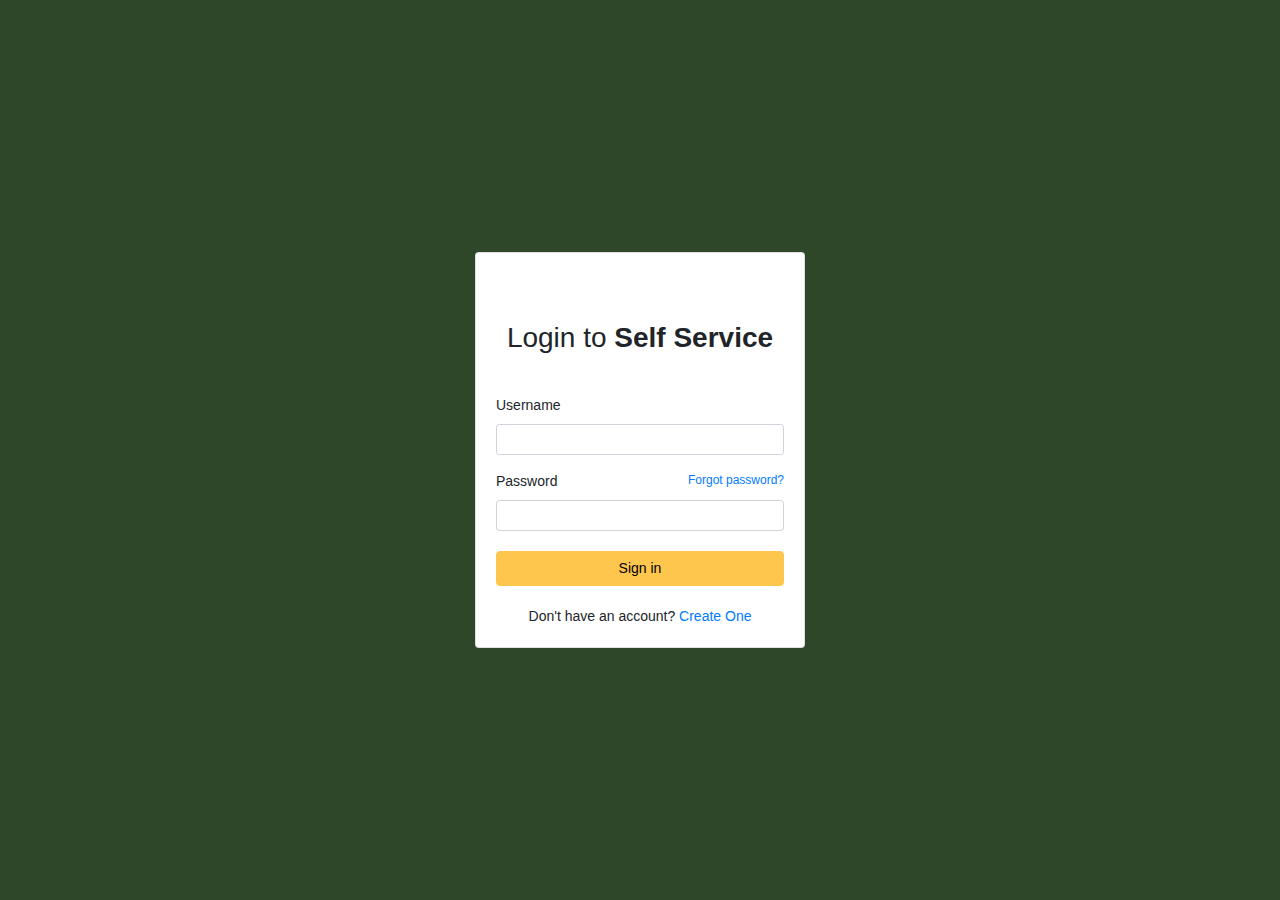
==== index.html @ 6b01b8e4 "Add files via upload" ====
<!DOCTYPE html>
<html lang="en" >

<head>

  <meta charset="UTF-8">

  <title>Login - COPA</title>
  <meta name="viewport" content="width=device-width, initial-scale=1.0">
  <link rel="shortcut icon" href="assets/imgs/copa_logo.png" type="image/x-icon">  

  <link rel='stylesheet' href='https://cdnjs.cloudflare.com/ajax/libs/twitter-bootstrap/4.1.2/css/bootstrap.min.css'>
  
<style>
html,body { 
	height: 100%; 
}

.global-container{
	height:100%;
	display: flex;
	align-items: center;
	justify-content: center;
	background-color: #2f4729;
}

form{
	padding-top: 10px;
	font-size: 14px;
	margin-top: 30px;
}

.card-title{ font-weight:300; }

.btn{
	font-size: 14px;
	margin-top:20px;
}


.login-form{ 
	width:330px;
	margin:20px;
}

.sign-up{
	text-align:center;
	padding:20px 0 0;
}

.alert{
	margin-bottom:-30px;
	font-size: 13px;
	margin-top:20px;
}

.copa-button, .copa-button:hover{
   
    color: #000;
    font-weight: 300;
    background-color: #ffc64e;
    border-color: #ffc64e;

}

</style>



</head>

<body translate="no" >
  <div class="global-container">
	<div class="card login-form">
	<div class="card-body">
        <div class="text-center">
            <img src="assets/imgs/copa_logo.png" title="COPA" alt="">
          </div>
          <br/>
		<h3 class="card-title text-center">Login to <b style="font-weight: 700;">Self Service</b></h3>
		<div class="card-text">

            <div class="alert alert-danger" role="alert" id="wrongpassword" style="display: none;"> 
                Incorrect username or password
              </div>
			<!--
			<div class="alert alert-danger alert-dismissible fade show" role="alert">Incorrect username or password.</div> -->
			<form action="home.html">
				<!-- to error: add class "has-danger" -->
				<div class="form-group">
					<label for="exampleInputEmail1">Username</label>
					<input type="text" class="form-control form-control-sm" id="uninput" aria-describedby="emailHelp" required>
				</div>
				<div class="form-group">
					<label for="exampleInputPassword1">Password</label>
					<a href="#" style="float:right;font-size:12px;">Forgot password?</a>
					<input type="password" class="form-control form-control-sm" id="passwordinput" required>
				</div>
				<button class="btn btn-primary btn-block copa-button" id="copa-signin">Sign in</button>
				
				<div class="sign-up">
					Don't have an account? <a href="#">Create One</a>
				</div>
			</form>
		</div>
	</div>
</div>
</div>
  
  
  
<script src="https://code.jquery.com/jquery-3.5.1.min.js" integrity="sha256-9/aliU8dGd2tb6OSsuzixeV4y/faTqgFtohetphbbj0=" crossorigin="anonymous"></script> 
<script src="assets/js/Login.js"></script>
</body>

</html>
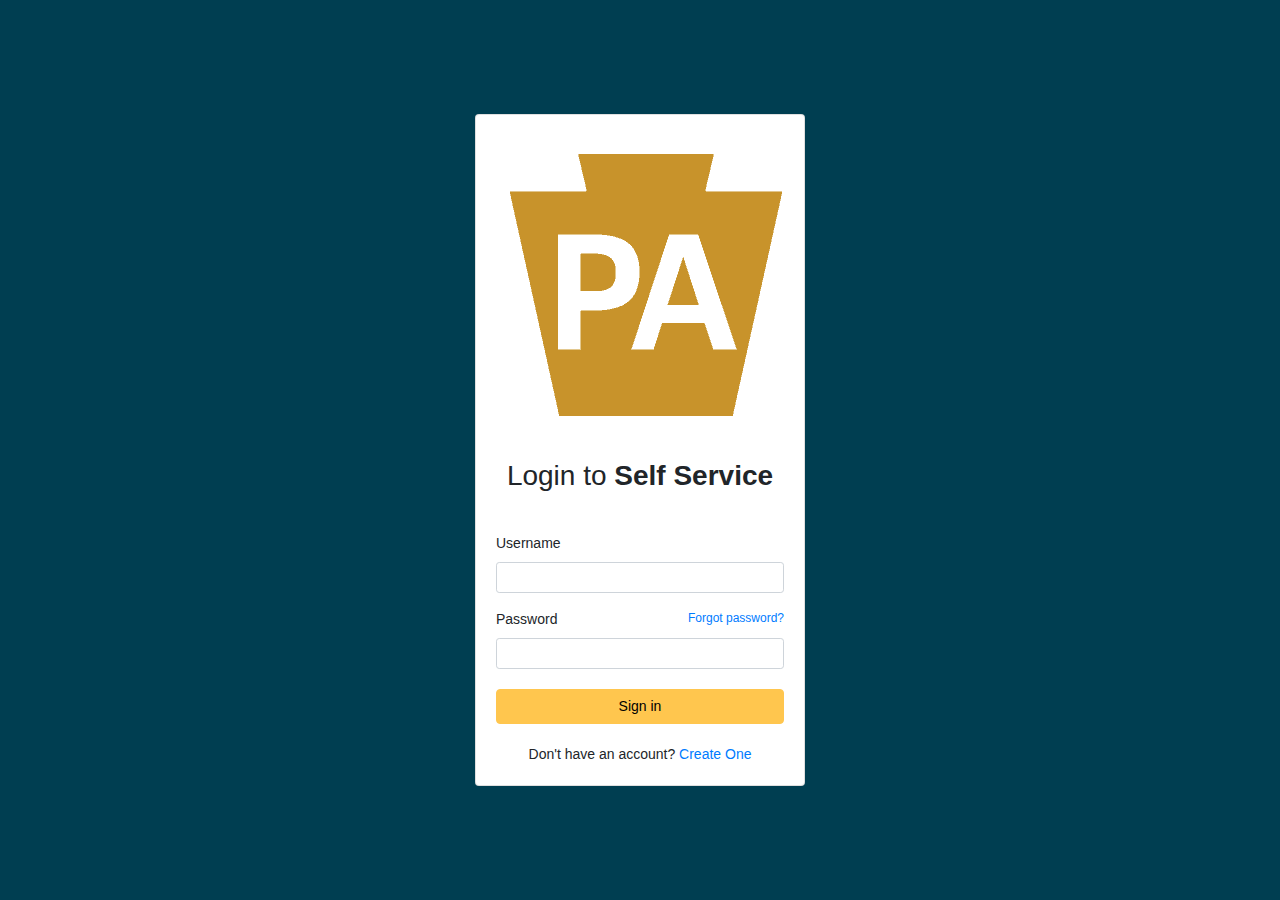
==== commit eadd6d86: "Update index.html" ====
--- a/index.html
+++ b/index.html
@@ -21,7 +21,7 @@
 	display: flex;
 	align-items: center;
 	justify-content: center;
-	background-color: #2f4729;
+	background-color: #003e51;
 }
 
 form{
